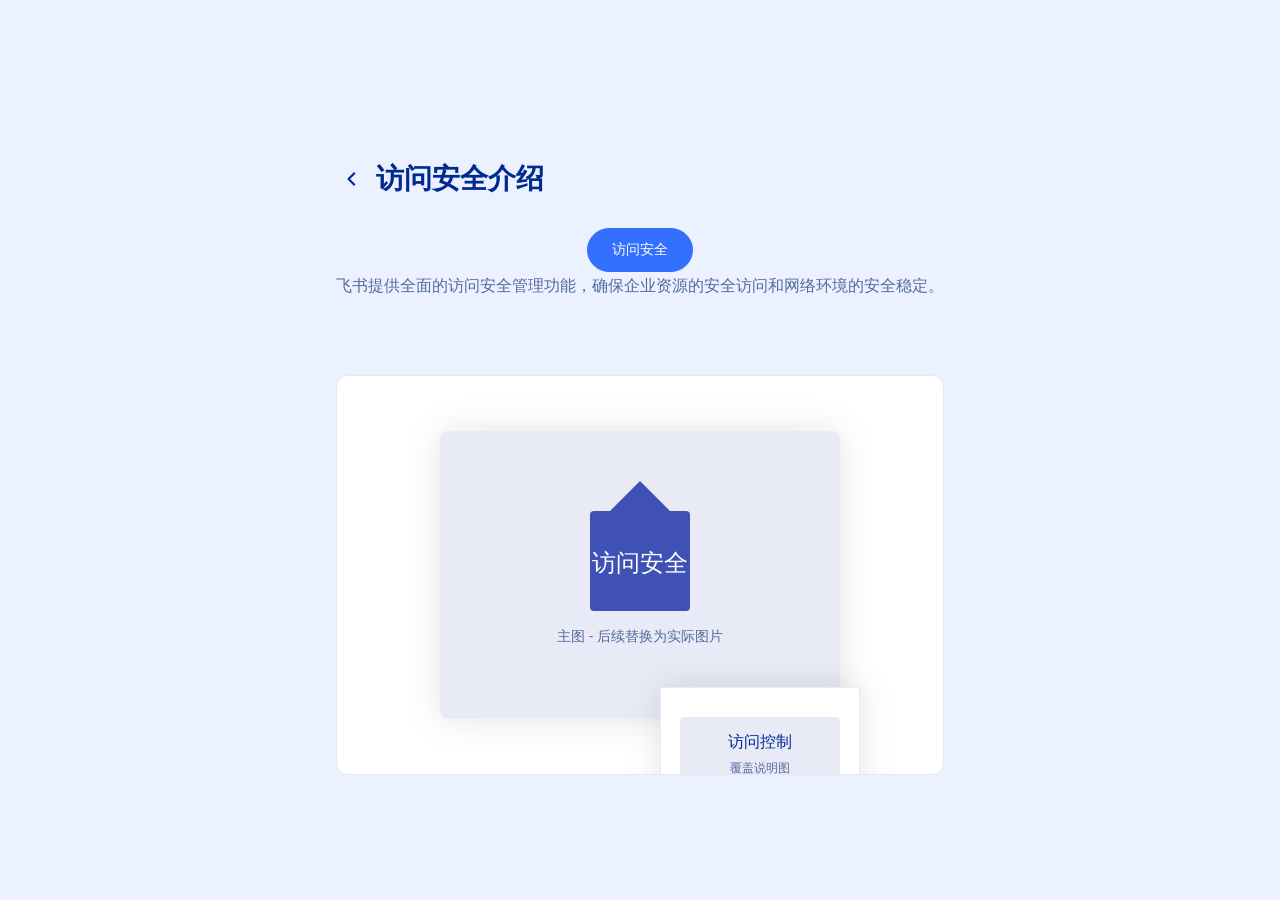
==== access-security-detail.html @ 1bad4d09 "Add files via upload" ====
<!DOCTYPE html>
<html lang="zh-CN">
<head>
    <meta charset="UTF-8">
    <meta name="viewport" content="width=device-width, initial-scale=1.0">
    <title>访问安全介绍</title>
    <link rel="stylesheet" href="styles.css">
    <style>
        /* 访问安全介绍页面特定样式 */
        .access-security-container {
            max-width: 1200px;
            margin: 0 auto;
            padding: 40px 20px;
            margin-top: 40px;
            display: flex;
            flex-direction: column;
            gap: 20px;
            min-height: 700px;
        }
        
        .back-arrow {
            display: inline-flex;
            align-items: center;
            justify-content: center;
            width: 32px;
            height: 32px;
            margin-right: 8px;
            border-radius: 50%;
            background-color: transparent;
            color: #002A8F;
            border: none;
            cursor: pointer;
            transition: all 0.3s ease;
            vertical-align: middle;
        }
        .back-arrow img {
            width: 20px;
            height: 20px;
            vertical-align: middle;
        }
        
        .back-arrow svg {
            width: 20px;
            height: 20px;
            fill: none;
        }
        
        .back-arrow:hover {
            background-color: #f5f7fa;
        }
        
        .content-section {
            display: flex;
            gap: 40px;
            align-items: flex-start;
        }
        
        .text-content {
            flex: 1;
            max-width: 500px;
        }
        
        .main-title {
            font-size: 28px;
            font-weight: 600;
            color: #002A8F;
            margin-bottom: 20px;
            display: flex;
            align-items: center;
        }
        
        .description {
            font-size: 16px;
            line-height: 1.8;
            color: #546A9E;
            margin-bottom: 30px;
        }
        
        .feature-buttons {
            display: grid;
            grid-template-columns: 1fr 1fr;
            gap: 15px;
        }
        
        .feature-button {
            background-color: #f5f7fa;
            color: #333;
            border: 1px solid #e3e9f0;
            padding: 15px 20px;
            border-radius: 8px;
            cursor: pointer;
            font-size: 14px;
            text-align: left;
            transition: all 0.3s ease;
        }
        
        .feature-button:hover {
            background-color: #e3e9f0;
            box-shadow: 0 2px 8px rgba(0, 0, 0, 0.1);
        }
        
        .flowchart-container {
            flex: 1;
            background-color: #fff;
            border-radius: 12px;
            padding: 40px;
            display: flex;
            flex-direction: column;
            align-items: center;
            position: relative;
            overflow: hidden;
        }
        
        /* 移除流程图的背景渐变 */
        
        .flowchart-branches {
            display: flex;
            gap: 20px;
            z-index: 1;
            width: 100%;
            justify-content: space-between;
        }
        
        .branch {
            display: flex;
            flex-direction: column;
            align-items: center;
            gap: 20px;
            width: 48%;
        }
        
        .branch > div {
            width: 100%;
            box-sizing: border-box;
        }
        
        .branch-title {
            padding: 12px 24px;
            border-radius: 24px;
            font-size: 16px;
            font-weight: 600;
            color: #fff;
            margin-bottom: 10px;
            text-align: center;
        }
        
        .sso-branch .branch-title {
            background-color: #3370FF;
        }
        
        .feishu-branch .branch-title {
            background-color: #00D6B9;
        }
        
        .branch-item {
            padding: 12px 24px;
            border: 1px solid #e3e9f0;
            border-radius: 6px;
            background-color: #fff;
            font-size: 14px;
            color: #333;
            text-align: center;
            box-shadow: 0 2px 4px rgba(0, 0, 0, 0.05);
            cursor: pointer;
            transition: all 0.3s ease;
        }
        
        button.branch-item {
            border: 1px solid #e3e9f0;
            outline: none;
            font-family: inherit;
        }
        
        .branch-item:hover {
            background-color: #f5f7fa;
            box-shadow: 0 4px 8px rgba(0, 0, 0, 0.1);
        }
        
        .branch-item:active {
            transform: translateY(1px);
            box-shadow: 0 1px 2px rgba(0, 0, 0, 0.05);
        }
        
        .branch-line {
            width: 2px;
            height: 30px;
            background-color: #e3e9f0;
            align-self: center;
        }
        
        /* 顶部标题区样式 */
        .top-section {
            margin-bottom: 20px;
        }
        
        /* 中间内容区样式 */
        .content-section {
            flex: 1;
            display: flex;
            justify-content: center;
            align-items: center;
        }
        
        .content-container {
            width: 100%;
            height: 400px;
            background-color: #fff;
            border-radius: 12px;
            border: 1px solid #e3e9f0;
            overflow: hidden;
            position: relative;
        }
        
        /* Tab内容样式 */
        .tab-content {
            display: none;
            width: 100%;
            height: 100%;
            padding: 20px;
            box-sizing: border-box;
            text-align: center;
        }
        
        .tab-content.active {
            display: block;
        }
        
        /* Tab内容内部样式 */
        .tab-content-inner {
            display: flex;
            flex-direction: column;
            align-items: center;
            justify-content: center;
            height: 100%;
            text-align: center;
        }

        /* Tab图片样式 */
        .tab-image {
            max-width: 80%;
            max-height: 80%;
            margin-bottom: 0;
            opacity: 1;
        }
        
        /* 两步验证双图片样式 */
        /* 确保容器能同时适应宽度和高度 */
        .two-factor-images {
            display: flex;
            justify-content: center;
            align-items: center;
            width: 100%;
            height: 100%;
            min-height: 200px;
            position: relative;
        }
        
        /* 调整主容器 */
        .step1-container {
            max-width: 80%;
            max-height: 80%;
            margin: 0 auto;
            position: relative;
            display: flex;
            align-items: center;
            justify-content: center;
            text-align: center;
        }
        
        /* 第一张图样式 */
        .step1-container .tab-image:first-child {
            max-width: 100%;
            max-height: 288px;
            height: auto;
            width: auto;
            display: block;
            filter: drop-shadow(0 0 17px rgba(0, 0, 0, 0.10));
            will-change: filter, transform;
            transform: translateZ(0);
        }
        
        /* 第二张图样式 */
        .step1-container .tab-image:last-child {
            position: absolute;
            top: 0;
            left: 0;
            width: 50%;
            height: auto;
            z-index: 2;
            transform-origin: top left;
            transform: translate(110%, 170%);
            filter: drop-shadow(0 0 17px rgba(0, 0, 0, 0.10));
            will-change: filter, transform;
        }

        .tab-content-inner p {
            margin: 10px 0;
            color: #333;
            font-size: 16px;
        }
        
        /* 底部Tab区样式 */
        .tab-section {
            margin-top: 30px;
        }
        
        .tabs {
            display: flex;
            gap: 20px;
            justify-content: center;
            flex-wrap: wrap;
        }
        
        /* Tab按钮样式 */
        .tab-button {
            background-color: #f5f7fa;
            color: #546A9E;
            border: 1px solid #e3e9f0;
            padding: 12px 24px;
            border-radius: 24px;
            cursor: pointer;
            font-size: 14px;
            transition: all 0.3s ease;
            font-weight: 500;
        }
        
        .tab-button:hover {
            background-color: #e3e9f0;
            color: #333;
        }
        
        .tab-button.active {
            background-color: #3370FF;
            color: #fff;
            border-color: #3370FF;
        }
        
        /* 响应式设计 */
        @media (max-width: 768px) {
            .tabs {
                flex-direction: row;
                gap: 10px;
            }
            
            .tab-button {
                padding: 10px 16px;
                font-size: 13px;
            }
            
            .content-container {
                height: 300px;
            }
        }
        
        /* 初始状态：页面内容隐藏，用于转场动画 */
        .tab-content,
        .tabs {
            opacity: 0;
        }
    </style>
</head>
<body>
    <div class="access-security-container">
        <!-- 内容部分 -->
        <!-- 顶部标题区 -->
        <div class="top-section">
            <h1 class="main-title">
                <button class="back-arrow" onclick="window.location.href='http://localhost:8000/'" title="返回安全功能总览">
                    <img src="back-arrow.svg" alt="返回" />
                </button>
                访问安全介绍
            </h1>
            <!-- 底部Tab区 -->
            <div class="tab-section">
                <div class="tabs">
                    <button class="tab-button active" data-tab="policy-management">访问安全</button>
                </div>
            </div>
            <div class="description" id="tab-description">
                飞书提供全面的访问安全管理功能，确保企业资源的安全访问和网络环境的安全稳定。
            </div>
        </div>
        
        <!-- 中间内容区 -->
        <div class="content-section">
            <div class="content-container">
                <!-- 可切换的内容将在这里显示 -->
                <div id="content-policy-management" class="tab-content active">
                    <!-- 访问安全内容区域 -->
                    <div class="two-factor-images">
                        <div class="step1-container">
                            <img src="访问安全-step1.svg" alt="访问安全 主图" class="tab-image">
                            <img src="访问安全-step2.svg" alt="访问安全 说明" class="tab-image delay-animation">
                        </div>
                    </div></div>
            </div>
        </div>
    </div>
    
    <script>
        // 解析URL参数
        function getQueryParam(name) {
            var urlParams = new URLSearchParams(window.location.search);
            return urlParams.get(name);
        }
        
        // 定义每个tab对应的描述文案
        var tabDescriptions = {
            'policy-management': '飞书提供全面的访问安全管理功能，确保企业资源的安全访问和网络环境的安全稳定。'
        };
        
        // 实现tab切换功能
        document.addEventListener('DOMContentLoaded', function() {
            var tabButtons = document.querySelectorAll('.tab-button');
            var tabContents = document.querySelectorAll('.tab-content');
            var tabDescriptionElement = document.getElementById('tab-description');
            
            // 为每个tab按钮添加点击事件
            tabButtons.forEach(function(button) {
                button.addEventListener('click', function() {
                    var tabId = button.getAttribute('data-tab');
                    
                    // 移除所有按钮的active类
                    tabButtons.forEach(function(btn) { btn.classList.remove('active'); });
                    // 添加当前按钮的active类
                    button.classList.add('active');
                    
                    // 隐藏所有内容
                    tabContents.forEach(function(content) { content.classList.remove('active'); });
                    // 显示当前内容
                    var currentContent = document.getElementById('content-' + tabId);
                    if (currentContent) {
                        currentContent.classList.add('active');
                    }
                    
                    // 更新描述文案
                    if (tabDescriptionElement && tabDescriptions[tabId]) {
                        tabDescriptionElement.textContent = tabDescriptions[tabId];
                    }
                });
            });
            
            // 检查URL参数，自动切换到指定tab
            var tabParam = getQueryParam('tab');
            if (tabParam) {
                // 找到对应的tab按钮并触发点击事件
                var targetButton = document.querySelector('.tab-button[data-tab="' + tabParam + '"]');
                if (targetButton) {
                    targetButton.click();
                }
            }
        });
    </script>
    <script>
        // 页面加载完成后执行转场动画
        document.addEventListener('DOMContentLoaded', function() {
            // 检查是否有转场卡片信息
            var transitionCardInfo = sessionStorage.getItem('transitionCardInfo');
            console.log('Transition card info in access-security-detail:', transitionCardInfo);
            
            if (transitionCardInfo) {
                try {
                    var cardInfo = JSON.parse(transitionCardInfo);
                    console.log('Parsed card info:', cardInfo);
                    
                    // 创建临时动画元素
                    var tempCard = document.createElement('div');
                    tempCard.style.position = 'fixed';
                    tempCard.style.left = cardInfo.x + 'px';
                    tempCard.style.top = cardInfo.y + 'px';
                    tempCard.style.width = cardInfo.width + 'px';
                    tempCard.style.height = cardInfo.height + 'px';
                    tempCard.style.backgroundColor = cardInfo.backgroundColor;
                    tempCard.style.borderRadius = cardInfo.borderRadius;
                    tempCard.style.boxShadow = '0 10px 20px rgba(0,0,0,0.19), 0 6px 6px rgba(0,0,0,0.23)';
                    tempCard.style.zIndex = '9999';
                    tempCard.style.pointerEvents = 'none';
                    tempCard.style.overflow = 'hidden';
                    
                    // 添加卡片内容
                    tempCard.innerHTML = '                        <h3 style="margin: 20px; font-size: 24px; color: white;">' + cardInfo.title + '</h3>                        <p style="margin: 0 20px 20px; font-size: 16px; color: rgba(255,255,255,0.8);">' + cardInfo.description + '</p>                    ';
                    
                    // 添加到页面
                    document.body.appendChild(tempCard);
                    
                    // 直接显示页面内容
                    setTimeout(function() {
                        // 显示页面内容
                        var tabContent = document.querySelector('.tab-content');
                        var tabs = document.querySelector('.tabs');
                        if (tabContent) { tabContent.style.opacity = '1'; }
                        if (tabs) { tabs.style.opacity = '1'; }
                    }, 0);
                    
                    // 300ms后移除临时元素
                    setTimeout(function() {
                        if (tempCard.parentNode) {
                            document.body.removeChild(tempCard);
                        }
                        // 清除sessionStorage
                        sessionStorage.removeItem('transitionCardInfo');
                    }, 300);
                } catch (error) {
                    console.error('Error handling transition:', error);
                    // 清除sessionStorage
                    sessionStorage.removeItem('transitionCardInfo');
                    // 显示页面内容
                    var tabContent = document.querySelector('.tab-content');
                    var tabs = document.querySelector('.tabs');
                    if (tabContent) { tabContent.style.opacity = '1'; }
                    if (tabs) { tabs.style.opacity = '1'; }
                }
            } else {
                // 没有转场信息，直接显示页面内容
                console.log('No transition info, showing content directly');
                var tabContent = document.querySelector('.tab-content');
                var tabs = document.querySelector('.tabs');
                if (tabContent) { tabContent.style.opacity = '1'; }
                if (tabs) { tabs.style.opacity = '1'; }
            }
        });
    </script>
</body>
</html>
---- styles.css ----
/* 全局样式重置 */
* {
    margin: 0;
    padding: 0;
    box-sizing: border-box;
}

/* 正视图卡片布局专用样式 */
.slant-cards-page {
    margin: 0;
    padding: 0;
    min-height: 100vh;
    background-color: #EBF1FF !important; /* 设置新的背景色 */
    display: flex;
    align-items: center;
    justify-content: center;
    /* 移除透视效果 */
    overflow: visible;
    /* 移除黑色背景层 */
    background-image: none;
}

/* 移除页面背景光效 */
.slant-cards-page::before {
    content: '';
    position: fixed;
    top: -50%;
    left: -50%;
    width: 200%;
    height: 200%;
    background: none;
    z-index: -1;
}

.slant-cards-page::after {
    content: '';
    position: fixed;
    top: 0;
    left: 0;
    width: 100%;
    height: 100%;
    background: none;
    z-index: -1;
}

.cards-container {
    position: relative;
    width: 100%;
    max-width: 1400px; /* 增加最大宽度以适应位移 */
    height: auto;
    min-height: 800px;
    margin: 0 auto;
    padding: 40px;
    display: flex;
    justify-content: center;
    align-items: center;
    background: none;
    overflow: visible;
    flex-wrap: wrap;
}

/* 卡片组样式 */
.card-group {
    position: relative;
    width: 380px;
    display: flex;
    flex-direction: column;
    align-items: center;
    gap: 16px; /* 设置卡片间距为16px */
    z-index: 5;
}

/* 卡片链接样式 */
.card-link {
    display: block;
    text-decoration: none;
    color: inherit;
    width: 100%;
}

/* 卡片通用样式修改 */
.slant-card {
    position: static;
    width: 380px;
    height: auto;
    padding: 20px;
    background: #ffffff; /* 修改背景色为白色 */
    border-radius: 20px;
    transition: all 0.3s ease;
    z-index: 5;
    position: relative;
    border: none; /* 确保没有默认边框 */
    overflow: visible; /* 允许伪元素超出卡片范围 */
}

/* 卡片hover效果 */
.slant-card:hover {
    box-shadow: 0 0 40px rgba(34, 83, 174, 0.15); /* 加重投影 */
    transform: scale(1.02); /* 稍微放大 */
    z-index: 15; /* 确保hover的卡片在最上层 */
}

/* 修复中间卡片hover时的位移问题 */
@media (min-width: 1025px) {
    /* 左侧中间卡片hover效果 */
    .left-group-middle:hover {
        transform: translateX(-60px) scale(1.02); /* 保留水平位移并添加缩放 */
    }
    
    /* 右侧中间卡片hover效果 */
    .right-group-middle:hover {
        transform: translateX(60px) scale(1.02); /* 保留水平位移并添加缩放 */
    }
}

/* 移除渐变边框伪元素 */

/* 左侧卡片组 */
.left-group {
    transform: translateX(-80px);
}

/* 右侧卡片组 */
.right-group {
    transform: translateX(80px);
}

/* 中间卡片向外侧突出效果（仅在大于1024px时生效） */
@media (min-width: 1025px) {
    /* 左侧中间卡片向左突出 */
    .left-group-middle {
        transform: translateX(-60px);
        z-index: 10;
    }
    
    /* 右侧中间卡片向右突出 */
    .right-group-middle {
        transform: translateX(60px);
        z-index: 10;
    }
}

/* 连接线样式 */
.connection-lines {
    position: absolute;
    top: 0;
    left: 0;
    z-index: 5;
    pointer-events: none;
}

.connection-lines line {
    filter: drop-shadow(0 0 5px rgba(147, 51, 234, 0.5));
    transition: stroke-width 0.3s ease, opacity 0.3s ease;
}

/* 中心Logo容器样式 */
.center-logo {
    position: absolute;
    top: 50%;
    left: 50%;
    transform: translate(-50%, -50%);
    z-index: 1;
    display: flex;
    justify-content: center;
    align-items: center;
}

/* 中心Logo图片样式 */
.center-logo-image {
    width: 500px;
    height: 500px;
    object-fit: contain;
    /* 移除所有滤镜效果，显示原始图片状态 */
    /* 移除悬停效果，保持稳定状态 */
}



.slant-cards-page .card-header {
    display: flex;
    align-items: center; /* 上下居中对齐 */
    gap: 16px; /* 修改icon和文字的距离为16px */
    margin-bottom: 16px; /* 修改卡片头部和标签之间的间距为16px */
    padding-bottom: 10px;
    border-bottom: 1px solid #CCDCFF; /* 修改底部线颜色为CCDCFF */
    flex-wrap: wrap;
}

/* 移除.card-icon容器，将样式直接应用到svg-icon */

.slant-cards-page .svg-icon {
    width: 40px;
    height: 40px;
    flex-shrink: 0;
    display: flex;
    align-items: center;
    justify-content: center;
    background: rgba(255, 255, 255, 0.6);
    border-radius: 8px;
    overflow: hidden;
    object-fit: contain;
    transition: transform 0.3s ease;
}

.slant-cards-page .card-text-container {
    flex: 1;
    min-width: 0;
    display: flex;
    flex-direction: column;
    gap: 2px; /* 缩小主副标题高度间距 */
}

.slant-cards-page .card-title {
    font-size: 18px;
    font-weight: 600;
    color: #002A8F;
    margin: 0;
    line-height: 1.3;
    transition: color 0.3s ease;
}

.slant-cards-page .card-description {
    font-size: 14px;
    color: #546A9E;
    margin: 0;
    line-height: 1.5;
    transition: color 0.3s ease;
}

/* 卡片标签样式 - 平铺展示所有功能项 */
.slant-cards-page .card-tags {
    width: 100%;
    display: flex;
    flex-wrap: wrap;
    justify-content: flex-start;
    align-items: center;
    gap: 6px;
}

/* 确保卡片容器允许标签容器扩展宽度 */
.slant-card {
    position: relative;
    width: 380px;
    height: auto;
    padding: 20px;
    background: #ffffff; /* 修改背景色为白色 */
    border-radius: 20px;
    transition: all 0.3s ease;
    z-index: 5;
    border: none; /* 确保没有默认边框 */
    overflow: hidden; /* 防止内容溢出 */
    display: flex;
    flex-direction: column;
    /* 添加蓝紫色投影效果 */
    box-shadow: 0 0 30px rgba(34, 83, 174, 0.1);
}

/* Chrome, Safari和Opera隐藏滚动条 */
.slant-cards-page .card-tags::-webkit-scrollbar {
    display: none;
}

.slant-cards-page .card-tag {
    display: inline-flex;
    align-items: center;
    font-size: 10px;
    color: #546A9E;
    padding: 6px 12px;
    border-radius: 8px; /* 修改圆角为8px */
    text-transform: none;
    letter-spacing: normal;
    box-shadow: none; /* 确保tag投影已移除 */
    position: relative;
    transition: all 0.2s ease;
    background: #EAEAF8; /* 标签颜色改为EAEAF8 */
    flex-shrink: 0; /* 防止标签被压缩 */
    white-space: nowrap; /* 防止文案换行 */
    border: none; /* 确保没有边框 */
}

/* 移除标签渐变描边 */
.slant-cards-page .card-tag::after {
    display: none;
}

/* 标签对钩图标 */
.slant-cards-page .card-tag::before {
    content: '✓';
    margin-right: 5px;
    font-size: 8px;
    line-height: 1;
    display: inline-flex;
    align-items: center;
    justify-content: center;
    width: 12px;
    height: 12px;
    background-color: #5B65F5;
    border-radius: 50%;
    color: white;
}

body {
    font-family: -apple-system, BlinkMacSystemFont, 'Segoe UI', Roboto, 'Helvetica Neue', Arial, sans-serif;
    background-color: #EBF1FF; /* 设置新的背景色 */
    background-image: none;
    min-height: 100vh;
    display: flex;
    justify-content: center;
    align-items: center;
    padding: 0; /* 移除默认的20px内边距 */
    position: relative;
    overflow: hidden;
    color: #546A9E;
}

/* 移除背景光效 */
body::before {
    content: '';
    position: fixed;
    top: -50%;
    left: -50%;
    width: 200%;
    height: 200%;
    background: none;
    animation: none;
    z-index: -1;
}

body::after {
    content: '';
    position: fixed;
    top: 0;
    left: 0;
    width: 100%;
    height: 100%;
    background: none;
    z-index: -1;
}

/* 动态光效动画 */
@keyframes backgroundPulse {
    0%, 100% {
        transform: scale(1) rotate(0deg);
        opacity: 0.5;
    }
    50% {
        transform: scale(1.1) rotate(180deg);
        opacity: 0.7;
    }
}

/* 移除了与发光球体布局相关的主容器、中心区域和左右卡片容器样式 */

/* 移除了与安全卡片（发光球体布局）相关的样式 */

/* 卡片头部 */
.card-header {
    display: flex;
    align-items: flex-start;
    margin-bottom: 12px;
}

.card-text-container {
    display: flex;
    flex-direction: column;
    justify-content: flex-start;
    text-align: left;
}

.card-icon {
    margin-right: 12px;
    flex-shrink: 0;
}

.icon-circle {
    width: 40px;
    height: 40px;
    border-radius: 50%;
    background-color: #E3F2FD;
    display: flex;
    justify-content: center;
    align-items: center;
    color: #2196F3;
    font-weight: bold;
    font-size: 18px;
}

.svg-icon {
    width: 40px;
    height: 40px;
    display: block;
}

.card-title {
    font-size: 18px;
    font-weight: 600;
    color: #002A8F;
    margin-bottom: 4px;
    cursor: pointer;
    transition: color 0.3s ease;
}

.card-description {
    font-size: 12px;
    color: #546A9E;
    line-height: 1.3;
}

/* 卡片内容 */
.card-content {
    display: flex;
    flex-direction: row;
    flex-wrap: wrap;
    gap: 8px;
    align-items: center;
}

/* 详情页tab内容默认隐藏，用于转场动画 */
.tab-content {
    opacity: 0;
    transition: opacity 0.3s ease;
}

.tabs {
    opacity: 0;
    transition: opacity 0.3s ease;
}

.feature-item {
    font-size: 12px;
    color: #546A9E;
    padding: 3px 6px;
    border-radius: 4px;
    background-color: #f5f7fa;
    transition: background-color 0.3s ease, color 0.3s ease;
    width: fit-content;
    white-space: nowrap;
    cursor: pointer;
}

.feature-item:hover {
    background-color: #e3f2fd;
}

/* 连接线条 */
.connection-lines {
    position: absolute;
    top: 0;
    left: 0;
    width: 100%;
    height: 100%;
    pointer-events: none;
    z-index: 5;
}



/* 响应式设计 */
@media (max-width: 1024px) {
    .cards-container {
        flex-direction: column;
        height: auto;
        gap: 16px;
        padding: 20px;
        position: relative;
    }

    .left-group,
    .right-group {
        transform: none;
        margin: 0;
        width: 100%;
        max-width: 450px;
        gap: 16px;
    }

    /* 移除中间卡片的突出效果 */
    .left-group-middle,
    .right-group-middle {
        transform: none;
        z-index: 5;
    }

    .slant-card {
        width: 100%;
        max-width: 380px;
    }

    .center-logo {
        position: absolute;
        transform: translate(-50%, -50%);
        top: 50%;
        left: 50%;
        margin: 0;
        z-index: 1;
    }

    .center-logo-image {
        width: 300px;
        height: 300px;
        opacity: 0.5;
    }
}

/* 双图片布局通用样式 */
.dual-image-container {
    display: flex;
    justify-content: center;
    align-items: center;
    width: 100%;
    height: 100%;
    min-height: 200px;
    position: relative;
}

.main-image-container {
    display: flex;
    justify-content: center;
    align-items: center;
    max-width: 80%;
    width: 100%;
    height: 100%;
}

.main-image {
    display: block;
    max-width: 100%;
    max-height: 288px; /* 白色容器高度400px扣除内边距40px后的80%（360px*0.8） */
    width: auto;
    height: auto;
    box-shadow: 0 4px 12px rgba(0, 0, 0, 0.15);
    border-radius: 4px;
    transform: translateZ(0);
}

.overlay-image {
    position: absolute;
    width: 50%;
    height: auto;
    max-width: 150px;
    box-shadow: 0 2px 8px rgba(0, 0, 0, 0.1);
    border-radius: 4px;
    transform: translate(110%, 170%);
    z-index: 1;
    transform-style: preserve-3d;
}

/* 图二位置微调类 */
.overlay-top-left {
    transform: translate(-110%, -170%);
}

.overlay-top-right {
    transform: translate(110%, -170%);
}

.overlay-bottom-left {
    transform: translate(-110%, 170%);
}

.overlay-bottom-right {
    transform: translate(110%, 170%);
}

.overlay-center {
    transform: translate(0, 0);
}

.overlay-top-center {
    transform: translate(0, -150%);
}

.overlay-bottom-center {
    transform: translate(0, 150%);
}

.overlay-left-center {
    transform: translate(-150%, 0);
}

.overlay-right-center {
    transform: translate(150%, 0);
}

/* 动画效果 */
@keyframes fadeInScale {
    from {
        opacity: 0;
        transform: scale(0.9);
    }
    to {
        opacity: 1;
        transform: scale(1);
    }
}

/* 包含translate的淡入缩放动画 */
@keyframes fadeInScaleWithTranslate {
    from {
        opacity: 0;
        transform: translate(110%, 170%) scale(0.9);
    }
    to {
        opacity: 1;
        transform: translate(110%, 170%) scale(1);
    }
}

/* SSO模块专用的淡入缩放动画（无translate） */
@keyframes fadeInScaleSSO {
    from {
        opacity: 0;
        transform: scale(0.9);
    }
    to {
        opacity: 1;
        transform: scale(1);
    }
}

@keyframes fadeIn {
    from {
        opacity: 0;
    }
    to {
        opacity: 1;
    }
}

.fade-in {
    animation: fadeInScale 0.6s ease forwards;
}

/* 图片淡入动画 - 与首页一致 */
.tab-image {
    opacity: 0; /* 初始状态完全隐藏 */
    animation: fadeInScale 0.6s ease forwards;
}

/* 第二张图片延迟动画 - 结合translate和scale */
.step1-container .tab-image:last-child {
    opacity: 0; /* 初始状态完全隐藏 */
    animation: fadeInScaleWithTranslate 0.6s ease 200ms forwards;
}

/* 延迟动画 */
.security-card:nth-child(1) {
    animation-delay: 0.1s;
}

.security-card:nth-child(2) {
    animation-delay: 0.2s;
}

.security-card:nth-child(3) {
    animation-delay: 0.3s;
}

.security-card:nth-child(4) {
    animation-delay: 0.4s;
}

.security-card:nth-child(5) {
    animation-delay: 0.5s;
}

.security-card:nth-child(6) {
    animation-delay: 0.6s;
}
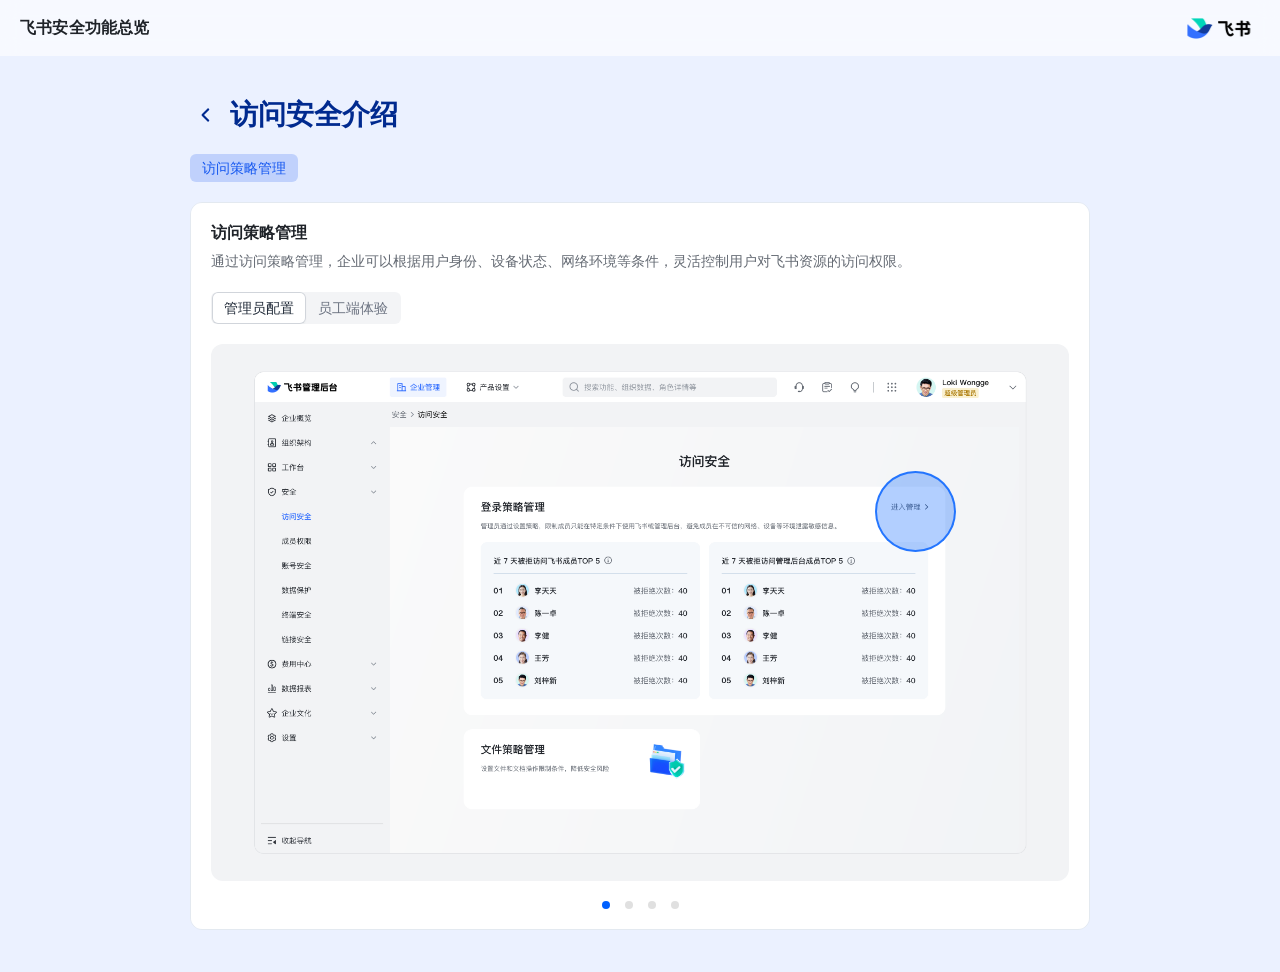
==== commit a4b657b8: "Add files via upload" ====
--- a/access-security-detail.html
+++ b/access-security-detail.html
@@ -6,15 +6,68 @@
     <title>访问安全介绍</title>
     <link rel="stylesheet" href="styles.css">
     <style>
+        /* 全局样式 */
+        * {
+            margin: 0;
+            padding: 0;
+            box-sizing: border-box;
+        }
+        
+        body {
+            font-family: 'Inter', -apple-system, BlinkMacSystemFont, 'Segoe UI', Roboto, Oxygen, Ubuntu, Cantarell, 'Open Sans', 'Helvetica Neue', sans-serif;
+            background-color: #EBF1FF;
+            color: #333;
+            display: block;
+            overflow-y: auto;
+            overflow-x: hidden;
+            padding: 0;
+        }
+
+        :root {
+            --page-header-height: 56px;
+        }
+
+        /* 固定头部 */
+        .fixed-header {
+            position: fixed;
+            top: 0;
+            left: 0;
+            right: 0;
+            height: var(--page-header-height);
+            display: flex;
+            align-items: center;
+            justify-content: space-between;
+            padding: 0 20px;
+            background: rgba(255, 255, 255, 0.6);
+            backdrop-filter: blur(10px);
+            -webkit-backdrop-filter: blur(10px);
+            border-bottom: none;
+            z-index: 1000;
+        }
+
+        .fixed-header .header-title {
+            font-size: 16px;
+            font-weight: 600;
+            color: #1F2329;
+            letter-spacing: 0.2px;
+            white-space: nowrap;
+        }
+
+        .fixed-header .header-logo {
+            height: 40px;
+            width: auto;
+            object-fit: contain;
+        }
+        
         /* 访问安全介绍页面特定样式 */
         .access-security-container {
-            max-width: 1200px;
-            margin: 0 auto;
-            padding: 40px 20px;
-            margin-top: 40px;
+            max-width: 900px;
+            margin: calc(var(--page-header-height) + 16px) auto 40px;
+            width: calc(100% - 40px);
+            padding: 24px 0;
             display: flex;
             flex-direction: column;
-            gap: 20px;
+            gap: 20px !important;
             min-height: 700px;
         }
         
@@ -51,13 +104,13 @@
         
         .content-section {
             display: flex;
-            gap: 40px;
+            gap: 20px;
             align-items: flex-start;
         }
         
         .text-content {
             flex: 1;
-            max-width: 500px;
+            max-width: 600px;
         }
         
         .main-title {
@@ -72,8 +125,8 @@
         .description {
             font-size: 16px;
             line-height: 1.8;
-            color: #546A9E;
-            margin-bottom: 30px;
+            color: #646A73;
+            margin-bottom: 20px;
         }
         
         .feature-buttons {
@@ -181,16 +234,183 @@
             box-shadow: 0 1px 2px rgba(0, 0, 0, 0.05);
         }
         
-        .branch-line {
-            width: 2px;
-            height: 30px;
-            background-color: #e3e9f0;
-            align-self: center;
-        }
-        
-        /* 顶部标题区样式 */
+        /* 底部Tab区样式 */
+        .tab-section {
+            margin-top: 30px;
+        }
+        
+        .tabs {
+            display: flex;
+            gap: 12px;
+            justify-content: flex-start;
+            flex-wrap: wrap;
+        }
+        
+        /* Tab按钮样式 */
+        .tab-button {
+            background-color: rgba(31,35,41,0.10);
+            color: #1F2329;
+            border: none;
+            height: 28px;
+            padding: 0 12px;
+            border-radius: 6px;
+            cursor: pointer;
+            font-size: 14px;
+            line-height: 28px;
+            font-weight: 400;
+            display: inline-flex;
+            align-items: center;
+            justify-content: center;
+            transition: all 0.2s ease;
+        }
+        
+        .tab-button:hover {
+            background-color: rgba(31,35,41,0.06);
+            color: #1F2329;
+        }
+        
+        .tab-button.active {
+            background-color: rgba(20, 86, 240, 0.2);
+            color: #1456F0;
+        }
+        
+        /* 图片容器基础样式 */
+        .image-container {
+            position: relative;
+            width: 100%;
+            max-height: 600px; /* 设置最大高度，避免在大屏幕上过大 */
+            margin: 0;
+            background-color: #F2F3F5;
+            display: flex;
+            justify-content: center;
+            align-items: center;
+            padding: 0;
+            overflow: hidden;
+            border-radius: 12px;
+        }
+        
+        /* 为访问安全设置合适的宽高比 */
+        #sub-content-access-policy-admin .image-container,
+        #sub-content-access-policy-employee .image-container {
+            aspect-ratio: 1.6/1;
+        }
+        
+        .step-image {
+            position: absolute;
+            top: 50%;
+            left: 50%;
+            transform: translate(-50%, -50%);
+            max-width: 90%;
+            max-height: 90%;
+            object-fit: contain;
+            opacity: 0;
+            transition: opacity 0.5s ease;
+            margin: 0;
+        }
+        
+        .step-image.active {
+            opacity: 1;
+        }
+
+        /* 交互容器需要作为热区的绝对定位参照系 */
+        .two-factor-images {
+            position: relative;
+            width: 100%;
+            overflow: hidden;
+        }
+        
+        /* 热区容器 - 保持覆盖整个图片容器 */
+        .hotspots-container {
+            position: absolute;
+            top: 0;
+            left: 0;
+            width: 100%;
+            height: 100%;
+            pointer-events: none;
+        }
+        
+        /* 热区样式 */
+        .hotspot {
+            position: absolute;
+            width: clamp(44px, 6vw, 80px);
+            height: clamp(44px, 6vw, 80px);
+            border-radius: 50%;
+            background: transparent;
+            border: none;
+            cursor: pointer;
+            pointer-events: auto;
+            transition: all 0.3s ease;
+            display: none;
+            transform-origin: center center;
+        }
+        
+        /* 使用伪元素实现脉冲效果，避免与transform冲突 */
+        .hotspot::before {
+            content: '';
+            position: absolute;
+            top: 0;
+            left: 0;
+            width: 100%;
+            height: 100%;
+            border-radius: 50%;
+            background-color: rgba(0, 96, 255, 0.3);
+            border: 2px solid rgba(0, 96, 255, 0.8);
+            animation: pulse 2s infinite;
+            pointer-events: none;
+        }
+        
+        /* 脉冲动画 */
+        @keyframes pulse {
+            0% {
+                transform: scale(1);
+                opacity: 0.7;
+            }
+            50% {
+                transform: scale(1.2);
+                opacity: 0.4;
+            }
+            100% {
+                transform: scale(1);
+                opacity: 0.7;
+            }
+        }
+        
+        /* 导航点样式 */
+        .step-indicators {
+            display: flex;
+            justify-content: center;
+            margin-top: 20px;
+            margin-bottom: 20px;
+            gap: 15px;
+            z-index: 10;
+        }
+        
+        /* 管理员配置的导航点容器显示 */
+        .admin-indicators {
+            display: flex;
+        }
+        
+        .step-indicator {
+            width: 8px;
+            height: 8px;
+            border-radius: 50%;
+            background-color: #e0e0e0;
+            cursor: pointer;
+            transition: all 0.3s ease;
+        }
+        
+        .step-indicator.active {
+            background-color: #0060FF;
+        }
+        
+        /* 确保h1和tabs之间的间距为20px */
+        .main-title + .tab-section {
+            margin-top: 20px !important;
+        }
+        
+        /* 顶部区域样式 */
         .top-section {
-            margin-bottom: 20px;
+            /* 移除margin-bottom，避免与gap叠加 */
         }
         
         /* 中间内容区样式 */
@@ -199,326 +419,318 @@
             display: flex;
             justify-content: center;
             align-items: center;
-        }
-        
-        .content-container {
-            width: 100%;
-            height: 400px;
+            gap: 20px !important;
             background-color: #fff;
             border-radius: 12px;
             border: 1px solid #e3e9f0;
             overflow: hidden;
-            position: relative;
-        }
-        
-        /* Tab内容样式 */
-        .tab-content {
-            display: none;
-            width: 100%;
-            height: 100%;
-            padding: 20px;
-            box-sizing: border-box;
-            text-align: center;
-        }
-        
-        .tab-content.active {
-            display: block;
-        }
-        
-        /* Tab内容内部样式 */
-        .tab-content-inner {
-            display: flex;
-            flex-direction: column;
-            align-items: center;
-            justify-content: center;
-            height: 100%;
-            text-align: center;
-        }
-
-        /* Tab图片样式 */
-        .tab-image {
-            max-width: 80%;
-            max-height: 80%;
-            margin-bottom: 0;
-            opacity: 1;
-        }
-        
-        /* 两步验证双图片样式 */
-        /* 确保容器能同时适应宽度和高度 */
-        .two-factor-images {
-            display: flex;
-            justify-content: center;
-            align-items: center;
-            width: 100%;
-            height: 100%;
-            min-height: 200px;
-            position: relative;
-        }
-        
-        /* 调整主容器 */
-        .step1-container {
-            max-width: 80%;
-            max-height: 80%;
-            margin: 0 auto;
-            position: relative;
-            display: flex;
-            align-items: center;
-            justify-content: center;
-            text-align: center;
-        }
-        
-        /* 第一张图样式 */
-        .step1-container .tab-image:first-child {
-            max-width: 100%;
-            max-height: 288px;
-            height: auto;
-            width: auto;
-            display: block;
-            filter: drop-shadow(0 0 17px rgba(0, 0, 0, 0.10));
-            will-change: filter, transform;
-            transform: translateZ(0);
-        }
-        
-        /* 第二张图样式 */
-        .step1-container .tab-image:last-child {
-            position: absolute;
-            top: 0;
-            left: 0;
-            width: 50%;
-            height: auto;
-            z-index: 2;
-            transform-origin: top left;
-            transform: translate(110%, 170%);
-            filter: drop-shadow(0 0 17px rgba(0, 0, 0, 0.10));
-            will-change: filter, transform;
-        }
-
-        .tab-content-inner p {
-            margin: 10px 0;
-            color: #333;
-            font-size: 16px;
-        }
-        
-        /* 底部Tab区样式 */
-        .tab-section {
-            margin-top: 30px;
-        }
-        
-        .tabs {
-            display: flex;
-            gap: 20px;
-            justify-content: center;
-            flex-wrap: wrap;
-        }
-        
-        /* Tab按钮样式 */
-        .tab-button {
-            background-color: #f5f7fa;
-            color: #546A9E;
-            border: 1px solid #e3e9f0;
-            padding: 12px 24px;
-            border-radius: 24px;
-            cursor: pointer;
-            font-size: 14px;
-            transition: all 0.3s ease;
-            font-weight: 500;
-        }
-        
-        .tab-button:hover {
-            background-color: #e3e9f0;
-            color: #333;
-        }
-        
-        .tab-button.active {
-            background-color: #3370FF;
-            color: #fff;
-            border-color: #3370FF;
-        }
-        
-        /* 响应式设计 */
-        @media (max-width: 768px) {
-            .tabs {
-                flex-direction: row;
-                gap: 10px;
-            }
-            
-            .tab-button {
-                padding: 10px 16px;
-                font-size: 13px;
-            }
-            
-            .content-container {
-                height: 300px;
-            }
-        }
-        
-        /* 初始状态：页面内容隐藏，用于转场动画 */
-        .tab-content,
-        .tabs {
-            opacity: 0;
+        }
+        
+        /* Tab内容样式 - 在访问安全页面中移除边框，避免与content-section的边框形成双层 */
+        .content-section .tab-content {
+            border: none;
+            border-radius: 0;
         }
     </style>
 </head>
 <body>
+    <header class="fixed-header">
+        <div class="header-title">飞书安全功能总览</div>
+        <!-- 你上传 logo 后，把 src 替换成对应文件名即可 -->
+        <img class="header-logo" src="feishu-security-logo.svg" alt="Logo" />
+    </header>
     <div class="access-security-container">
         <!-- 内容部分 -->
         <!-- 顶部标题区 -->
         <div class="top-section">
             <h1 class="main-title">
                 <button class="back-arrow" onclick="window.location.href='http://localhost:8000/'" title="返回安全功能总览">
-                    <img src="back-arrow.svg" alt="返回" />
+                    <img src="back-arrow.svg" alt="返回">
                 </button>
                 访问安全介绍
             </h1>
-            <!-- 底部Tab区 -->
+            
+            <!-- 描述区域已移除 -->
+            
+            <!-- 底部Tab区 - 移动到这里 -->
             <div class="tab-section">
-                <div class="tabs">
-                    <button class="tab-button active" data-tab="policy-management">访问安全</button>
+                <div class="tabs" style="opacity: 1;">
+                    <button class="tab-button active" data-tab="access-policy">访问策略管理</button>
                 </div>
             </div>
-            <div class="description" id="tab-description">
-                飞书提供全面的访问安全管理功能，确保企业资源的安全访问和网络环境的安全稳定。
+        </div>
+        
+        <!-- 中间内容区 -->
+        <div class="content-section">
+            <!-- 可切换的内容将在这里显示 -->
+            <div id="content-access-policy" class="tab-content active" style="opacity: 1;">
+                <div class="tab-inner-title">访问策略管理</div>
+                <div class="tab-inner-description">通过访问策略管理，企业可以根据用户身份、设备状态、网络环境等条件，灵活控制用户对飞书资源的访问权限。</div>
+                <div class="sub-tab-container">
+                    <button class="sub-tab-button active" data-sub-tab="access-policy-admin">管理员配置</button>
+                    <button class="sub-tab-button" data-sub-tab="access-policy-employee">员工端体验</button>
+                </div>
+                <div id="sub-content-access-policy-employee" class="sub-tab-content">
+                    <div class="two-factor-images interactive">
+                        <div class="image-container">
+                            <img src="access-policy-management-step1.png" alt="访问策略管理 员工端 步骤1" class="step-image active" data-step="1">
+                            <img src="access-policy-management-step2.png" alt="访问策略管理 员工端 步骤2" class="step-image" data-step="2">
+                        </div>
+                        <div class="hotspots-container">
+                            <div class="hotspot" data-step="1" data-next-step="2" style="top: 35.11%; left: 72.39%; display: block;"></div>
+                            <div class="hotspot" data-step="2" data-next-step="1" style="top: 50%; left: 50%;"></div>
+                        </div>
+                    </div>
+                    <div class="step-indicators">
+                        <div class="step-indicator active" data-step="1"></div>
+                        <div class="step-indicator" data-step="2"></div>
+                    </div>
+                </div>
+                <div id="sub-content-access-policy-admin" class="sub-tab-content active">
+                    <div class="two-factor-images interactive">
+                        <div class="image-container">
+                            <img src="access-policy-management-admin-step1.png" alt="访问策略管理 管理员端 步骤1" class="step-image active" data-step="1">
+                            <img src="access-policy-management-admin-step2.png" alt="访问策略管理 管理员端 步骤2" class="step-image" data-step="2">
+                            <img src="access-policy-management-admin-step3.png" alt="访问策略管理 管理员端 步骤3" class="step-image" data-step="3">
+                            <img src="access-policy-management-admin-step4.png" alt="访问策略管理 管理员端 步骤4" class="step-image" data-step="4">
+                        </div>
+                        <div class="hotspots-container">
+                            <div class="hotspot" data-step="1" data-next-step="2" style="top: 23.69%; left: 77.41%; display: block;"></div>
+                            <div class="hotspot" data-step="2" data-next-step="3" style="top: 13.97%; left: 86.39%;"></div>
+                            <div class="hotspot" data-step="3" data-next-step="4" style="top: 86.68%; left: 86.53%;"></div>
+                            <div class="hotspot" data-step="4" data-next-step="1" style="top: 6.15%; left: 45.97%;"></div>
+                        </div>
+                    </div>
+                    <div class="step-indicators admin-indicators">
+                        <div class="step-indicator active" data-step="1"></div>
+                        <div class="step-indicator" data-step="2"></div>
+                        <div class="step-indicator" data-step="3"></div>
+                        <div class="step-indicator" data-step="4"></div>
+                    </div>
+                </div>
             </div>
         </div>
         
-        <!-- 中间内容区 -->
-        <div class="content-section">
-            <div class="content-container">
-                <!-- 可切换的内容将在这里显示 -->
-                <div id="content-policy-management" class="tab-content active">
-                    <!-- 访问安全内容区域 -->
-                    <div class="two-factor-images">
-                        <div class="step1-container">
-                            <img src="访问安全-step1.svg" alt="访问安全 主图" class="tab-image">
-                            <img src="访问安全-step2.svg" alt="访问安全 说明" class="tab-image delay-animation">
-                        </div>
-                    </div></div>
-            </div>
-        </div>
+        <!-- 新增小tab切换器的CSS样式 -->
+        <style>
+            /* Tab内容样式 */
+            .tab-content {
+                display: none;
+                width: 100%;
+                height: 100%;
+                padding: 20px 20px 0 20px;
+                box-sizing: border-box;
+                text-align: center;
+                background-color: #fff;
+                /* 移除边框，避免与content-section的边框形成双层 */
+                border-radius: 12px;
+            }
+            
+            .tab-content.active {
+                display: flex;
+                flex-direction: column;
+            }
+            /* Tab内部标题和描述 */
+            .tab-inner-title {
+                font-size: 16px;
+                font-weight: 600;
+                color: #1F2329;
+                margin-bottom: 6px;
+                margin-top: 0;
+                text-align: left;
+            }
+            
+            .tab-inner-description {
+                font-size: 14px;
+                line-height: 1.6;
+                color: #646A73;
+                margin-bottom: 20px;
+                margin-top: 0;
+                text-align: left;
+            }
+            
+            /* 小tab切换器样式 - 按钮容器 */
+            .sub-tab-container {
+                display: inline-flex;
+                gap: 0;
+                margin-bottom: 20px;
+                margin-top: 0;
+                background-color: #F3F4F6;
+                border-radius: 6px;
+                padding: 1px;
+                overflow: hidden;
+                width: max-content;
+                height: 32px;
+                align-items: center;
+            }
+            
+            .sub-tab-button {
+                background-color: transparent;
+                color: #6B7280;
+                border: none;
+                padding: 0 12px;
+                height: 32px;
+                border-radius: 6px;
+                cursor: pointer;
+                font-size: 14px;
+                font-weight: 400;
+                line-height: 32px;
+                transition: all 0.2s ease;
+            }
+            
+            .sub-tab-button:hover {
+                background-color: rgba(0,0,0,0.02);
+                color: #4B5563;
+            }
+            
+            .sub-tab-button.active {
+                background-color: #FFFFFF;
+                color: #1F2937;
+                border: none;
+                box-shadow: inset 0 0 0 1px #D1D5DB, 0 1px 2px rgba(0,0,0,0.04);
+                border-radius: 6px;
+            }
+            
+            /* 小tab内容样式 */
+            .sub-tab-content {
+                display: none;
+                margin-bottom: 0;
+            }
+            
+            .sub-tab-content.active {
+                display: block;
+            }
+        </style>
     </div>
-    
     <script>
-        // 解析URL参数
-        function getQueryParam(name) {
-            var urlParams = new URLSearchParams(window.location.search);
-            return urlParams.get(name);
-        }
-        
-        // 定义每个tab对应的描述文案
-        var tabDescriptions = {
-            'policy-management': '飞书提供全面的访问安全管理功能，确保企业资源的安全访问和网络环境的安全稳定。'
-        };
-        
-        // 实现tab切换功能
-        document.addEventListener('DOMContentLoaded', function() {
-            var tabButtons = document.querySelectorAll('.tab-button');
-            var tabContents = document.querySelectorAll('.tab-content');
-            var tabDescriptionElement = document.getElementById('tab-description');
-            
-            // 为每个tab按钮添加点击事件
-            tabButtons.forEach(function(button) {
-                button.addEventListener('click', function() {
-                    var tabId = button.getAttribute('data-tab');
+        // 初始化主标签
+        function initTabs() {
+            const tabButtons = document.querySelectorAll('.tab-button');
+            const tabContents = document.querySelectorAll('.tab-content');
+            
+            // 添加标签切换事件
+            tabButtons.forEach(button => {
+                button.addEventListener('click', () => {
+                    const targetTab = button.dataset.tab;
                     
-                    // 移除所有按钮的active类
-                    tabButtons.forEach(function(btn) { btn.classList.remove('active'); });
-                    // 添加当前按钮的active类
+                    // 更新按钮状态
+                    tabButtons.forEach(btn => btn.classList.remove('active'));
                     button.classList.add('active');
                     
-                    // 隐藏所有内容
-                    tabContents.forEach(function(content) { content.classList.remove('active'); });
-                    // 显示当前内容
-                    var currentContent = document.getElementById('content-' + tabId);
-                    if (currentContent) {
-                        currentContent.classList.add('active');
-                    }
-                    
-                    // 更新描述文案
-                    if (tabDescriptionElement && tabDescriptions[tabId]) {
-                        tabDescriptionElement.textContent = tabDescriptions[tabId];
-                    }
+                    // 更新内容显示
+                    tabContents.forEach(content => {
+                        content.classList.remove('active');
+                        if (content.id === `content-${targetTab}`) {
+                            content.classList.add('active');
+                            // 初始化当前标签页的子标签
+                            initSubTabs(content);
+                        }
+                    });
                 });
             });
-            
-            // 检查URL参数，自动切换到指定tab
-            var tabParam = getQueryParam('tab');
-            if (tabParam) {
-                // 找到对应的tab按钮并触发点击事件
-                var targetButton = document.querySelector('.tab-button[data-tab="' + tabParam + '"]');
-                if (targetButton) {
-                    targetButton.click();
+        }
+        
+        // 初始化子标签
+        function initSubTabs(tabContent) {
+            const subTabButtons = tabContent.querySelectorAll('.sub-tab-button');
+            const subTabContents = tabContent.querySelectorAll('.sub-tab-content');
+            
+            // 添加子标签切换事件
+            subTabButtons.forEach(button => {
+                button.addEventListener('click', () => {
+                    const targetSubTab = button.dataset.subTab;
+                    
+                    // 更新按钮状态
+                    subTabButtons.forEach(btn => btn.classList.remove('active'));
+                    button.classList.add('active');
+                    
+                    // 更新内容显示
+                    subTabContents.forEach(content => {
+                        content.classList.remove('active');
+                        if (content.id === `sub-content-${targetSubTab}`) {
+                            content.classList.add('active');
+                        }
+                    });
+                });
+            });
+        }
+        
+        // 初始化所有子标签
+        function initAllSubTabs() {
+            const allTabContents = document.querySelectorAll('.tab-content');
+            allTabContents.forEach(content => {
+                initSubTabs(content);
+            });
+        }
+        
+        // 初始化图片切换
+        function initImageSwitching() {
+            const allTabContents = document.querySelectorAll('.tab-content');
+            
+            allTabContents.forEach(content => {
+                // 为热区添加点击事件
+                const hotspots = content.querySelectorAll('.hotspot');
+                hotspots.forEach(hotspot => {
+                    hotspot.addEventListener('click', () => {
+                        const nextStep = hotspot.dataset.nextStep;
+                        const currentContent = hotspot.closest('.sub-tab-content');
+                        
+                        if (currentContent && nextStep) {
+                            switchImage(currentContent, nextStep);
+                        }
+                    });
+                });
+                
+                // 为导航点添加点击事件
+                const stepIndicators = content.querySelectorAll('.step-indicator');
+                stepIndicators.forEach(indicator => {
+                    indicator.addEventListener('click', () => {
+                        const step = indicator.dataset.step;
+                        const currentContent = indicator.closest('.sub-tab-content');
+                        
+                        if (currentContent && step) {
+                            switchImage(currentContent, step);
+                        }
+                    });
+                });
+            });
+        }
+
+        // 切换图片
+        function switchImage(contentEl, step) {
+            // 更新图片显示
+            const stepImages = contentEl.querySelectorAll('.step-image');
+            stepImages.forEach(img => {
+                img.classList.remove('active');
+                if (img.dataset.step === step) {
+                    img.classList.add('active');
                 }
-            }
+            });
+            
+            // 更新指示器状态
+            const stepIndicators = contentEl.querySelectorAll('.step-indicator');
+            stepIndicators.forEach(indicator => {
+                indicator.classList.remove('active');
+                if (indicator.dataset.step === step) {
+                    indicator.classList.add('active');
+                }
+            });
+            
+            // 更新热区显示
+            const hotspots = contentEl.querySelectorAll('.hotspot');
+            hotspots.forEach(hotspot => {
+                hotspot.style.display = hotspot.dataset.step === step ? 'block' : 'none';
+            });
+        }
+        
+        // 页面加载完成后初始化
+        document.addEventListener('DOMContentLoaded', () => {
+            initTabs();
+            initAllSubTabs();
+            initImageSwitching();
         });
     </script>
-    <script>
-        // 页面加载完成后执行转场动画
-        document.addEventListener('DOMContentLoaded', function() {
-            // 检查是否有转场卡片信息
-            var transitionCardInfo = sessionStorage.getItem('transitionCardInfo');
-            console.log('Transition card info in access-security-detail:', transitionCardInfo);
-            
-            if (transitionCardInfo) {
-                try {
-                    var cardInfo = JSON.parse(transitionCardInfo);
-                    console.log('Parsed card info:', cardInfo);
-                    
-                    // 创建临时动画元素
-                    var tempCard = document.createElement('div');
-                    tempCard.style.position = 'fixed';
-                    tempCard.style.left = cardInfo.x + 'px';
-                    tempCard.style.top = cardInfo.y + 'px';
-                    tempCard.style.width = cardInfo.width + 'px';
-                    tempCard.style.height = cardInfo.height + 'px';
-                    tempCard.style.backgroundColor = cardInfo.backgroundColor;
-                    tempCard.style.borderRadius = cardInfo.borderRadius;
-                    tempCard.style.boxShadow = '0 10px 20px rgba(0,0,0,0.19), 0 6px 6px rgba(0,0,0,0.23)';
-                    tempCard.style.zIndex = '9999';
-                    tempCard.style.pointerEvents = 'none';
-                    tempCard.style.overflow = 'hidden';
-                    
-                    // 添加卡片内容
-                    tempCard.innerHTML = '                        <h3 style="margin: 20px; font-size: 24px; color: white;">' + cardInfo.title + '</h3>                        <p style="margin: 0 20px 20px; font-size: 16px; color: rgba(255,255,255,0.8);">' + cardInfo.description + '</p>                    ';
-                    
-                    // 添加到页面
-                    document.body.appendChild(tempCard);
-                    
-                    // 直接显示页面内容
-                    setTimeout(function() {
-                        // 显示页面内容
-                        var tabContent = document.querySelector('.tab-content');
-                        var tabs = document.querySelector('.tabs');
-                        if (tabContent) { tabContent.style.opacity = '1'; }
-                        if (tabs) { tabs.style.opacity = '1'; }
-                    }, 0);
-                    
-                    // 300ms后移除临时元素
-                    setTimeout(function() {
-                        if (tempCard.parentNode) {
-                            document.body.removeChild(tempCard);
-                        }
-                        // 清除sessionStorage
-                        sessionStorage.removeItem('transitionCardInfo');
-                    }, 300);
-                } catch (error) {
-                    console.error('Error handling transition:', error);
-                    // 清除sessionStorage
-                    sessionStorage.removeItem('transitionCardInfo');
-                    // 显示页面内容
-                    var tabContent = document.querySelector('.tab-content');
-                    var tabs = document.querySelector('.tabs');
-                    if (tabContent) { tabContent.style.opacity = '1'; }
-                    if (tabs) { tabs.style.opacity = '1'; }
-                }
-            } else {
-                // 没有转场信息，直接显示页面内容
-                console.log('No transition info, showing content directly');
-                var tabContent = document.querySelector('.tab-content');
-                var tabs = document.querySelector('.tabs');
-                if (tabContent) { tabContent.style.opacity = '1'; }
-                if (tabs) { tabs.style.opacity = '1'; }
-            }
-        });
-    </script>
+<script src="process-end-popup.js"></script>
+<script src="hotspot-debug.js"></script>
 </body>
-</html>+</html>
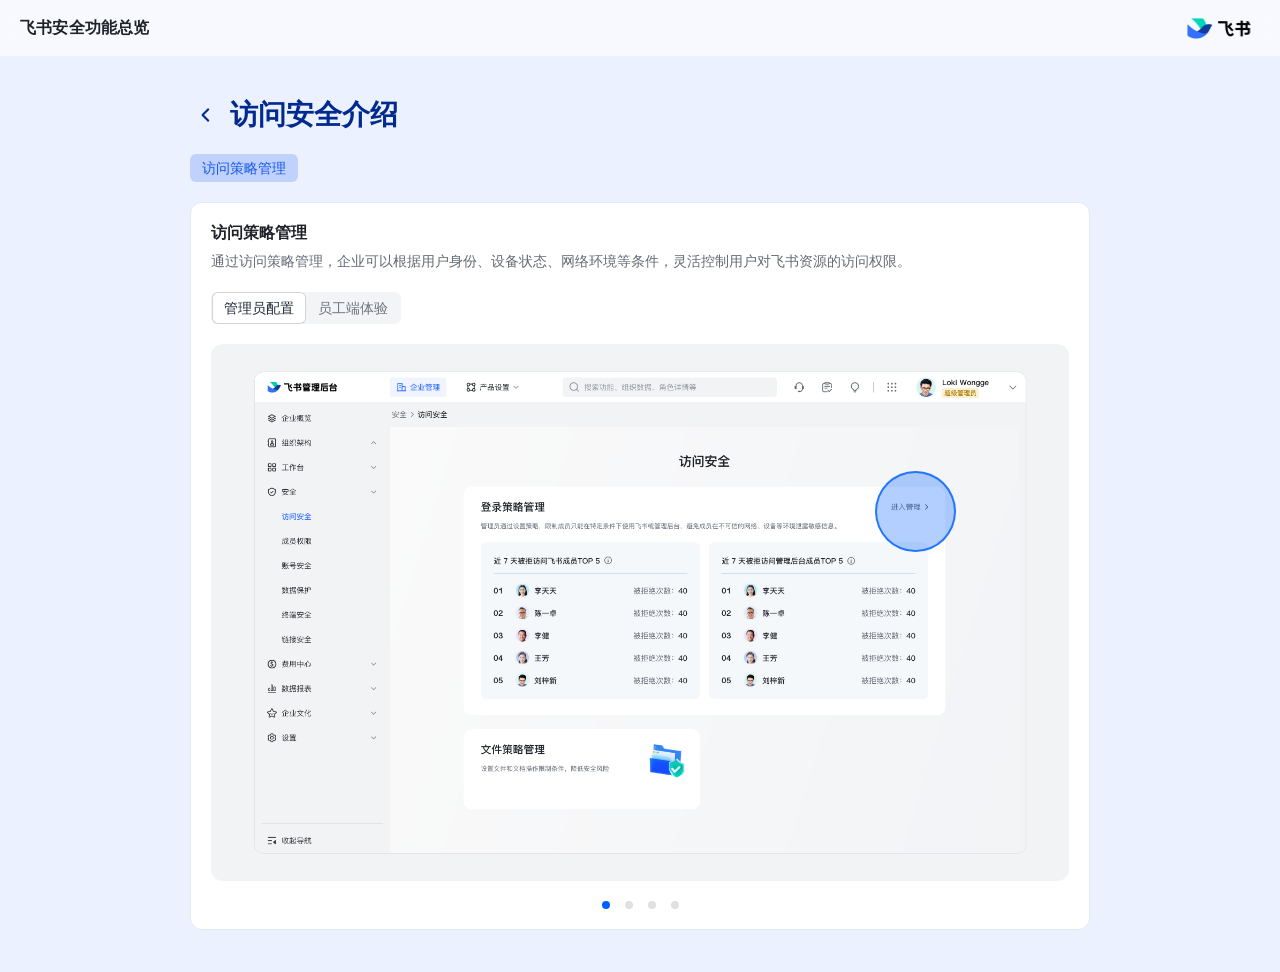
==== commit 96fd020a: "Add files via upload" ====
--- a/access-security-detail.html
+++ b/access-security-detail.html
@@ -444,7 +444,7 @@
         <!-- 顶部标题区 -->
         <div class="top-section">
             <h1 class="main-title">
-                <button class="back-arrow" onclick="window.location.href='http://localhost:8000/'" title="返回安全功能总览">
+                <button class="back-arrow" onclick="window.location.href='index.html'" title="返回安全功能总览">
                     <img src="back-arrow.svg" alt="返回">
                 </button>
                 访问安全介绍
--- a/styles.css
+++ b/styles.css
@@ -3,6 +3,47 @@
     margin: 0;
     padding: 0;
     box-sizing: border-box;
+}
+
+/* 全站背景色（详情页与首页保持一致） */
+html, body {
+    background-color: #EBF1FF !important;
+}
+
+/* 全站统一固定头部（详情页与首页共用） */
+:root {
+    --page-header-height: 56px;
+}
+
+.fixed-header {
+    position: fixed;
+    top: 0;
+    left: 0;
+    right: 0;
+    height: var(--page-header-height);
+    display: flex;
+    align-items: center;
+    justify-content: space-between;
+    padding: 0 20px;
+    background: rgba(255, 255, 255, 0.6);
+    backdrop-filter: blur(10px);
+    -webkit-backdrop-filter: blur(10px);
+    border-bottom: none;
+    z-index: 1000;
+}
+
+.fixed-header .header-title {
+    font-size: 16px;
+    font-weight: 600;
+    color: #1F2329;
+    letter-spacing: 0.2px;
+    white-space: nowrap;
+}
+
+.fixed-header .header-logo {
+    height: 40px;
+    width: auto;
+    object-fit: contain;
 }
 
 /* 正视图卡片布局专用样式 */
@@ -420,6 +461,13 @@
 .tab-content {
     opacity: 0;
     transition: opacity 0.3s ease;
+    background-color: #fff;
+    border: 1px solid #e3e9f0;
+    border-radius: 12px;
+}
+
+.tab-content.active {
+    opacity: 1;
 }
 
 .tabs {
@@ -667,4 +715,4 @@
 
 .security-card:nth-child(6) {
     animation-delay: 0.6s;
-}+}
